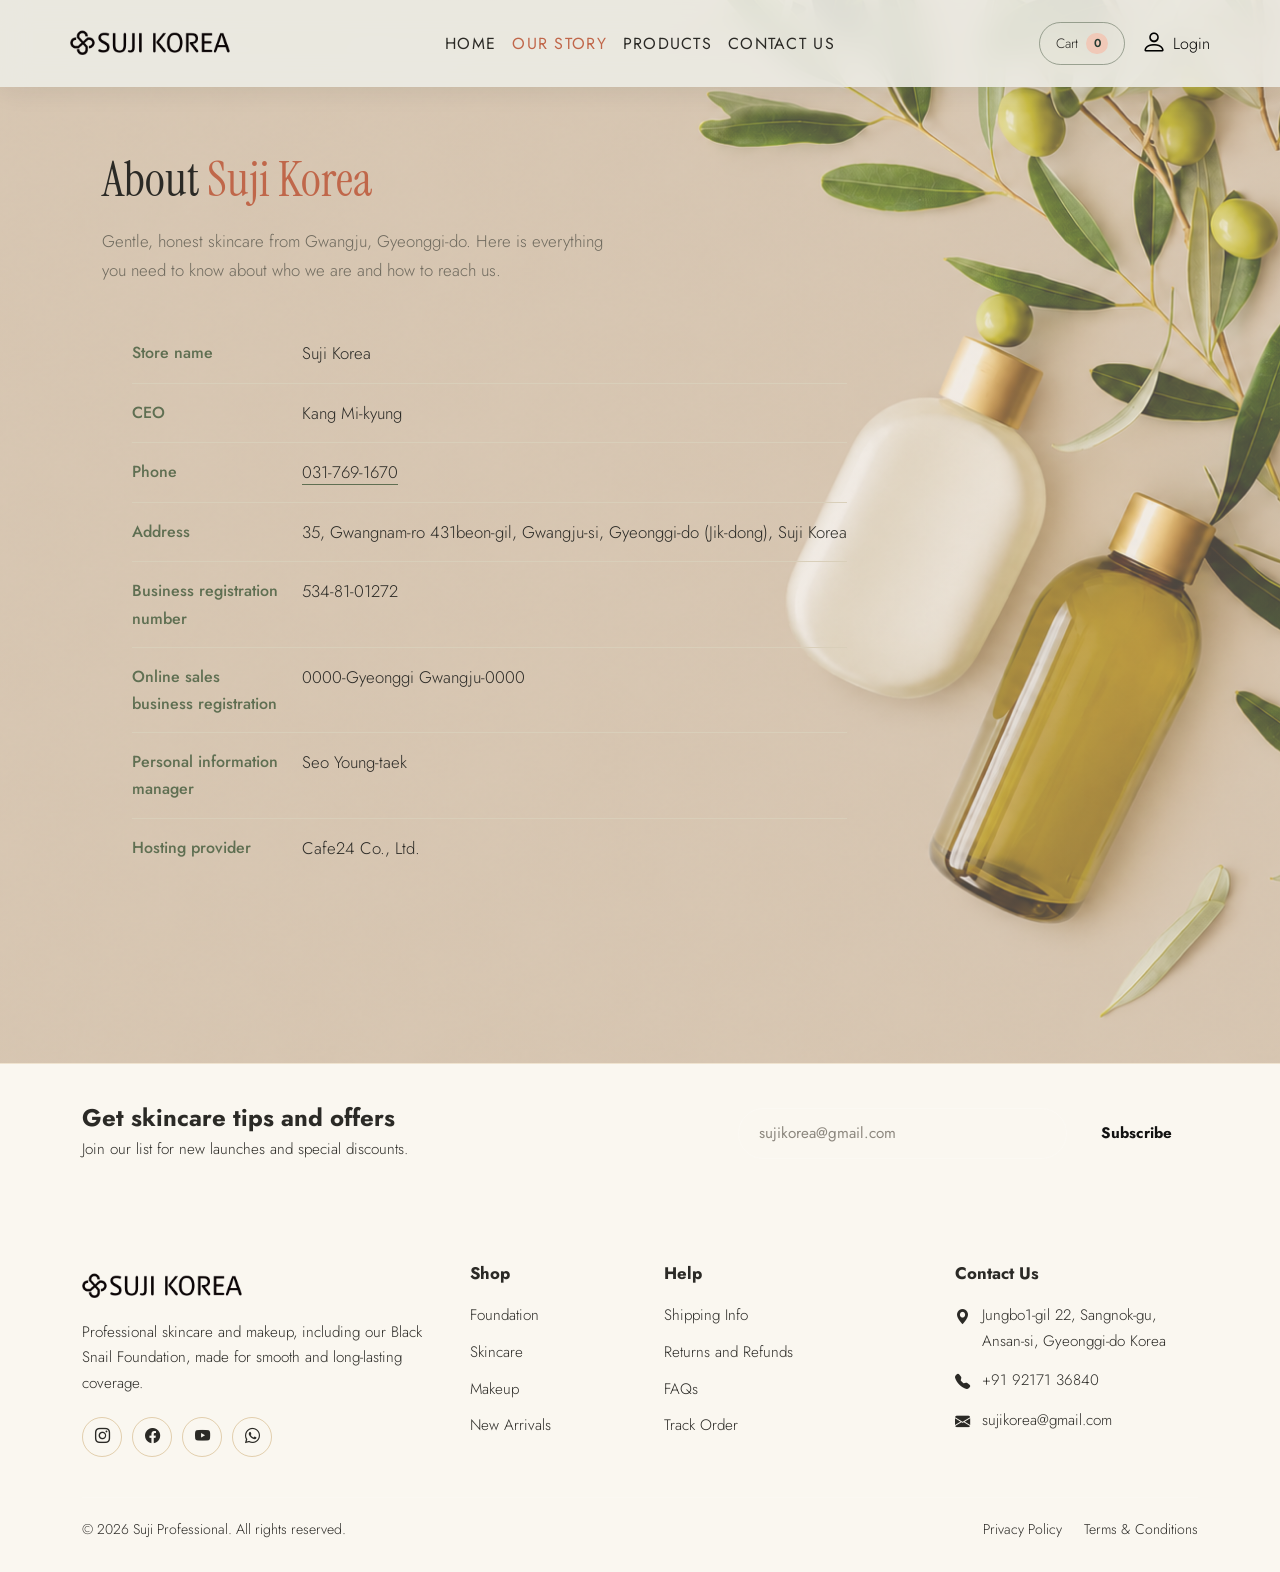
==== about.html @ 66c9c5fe "addaboutpreviouspage" ====
<!DOCTYPE html>
<html lang="en">
<head>
  <meta charset="UTF-8">
  <meta name="viewport" content="width=device-width, initial-scale=1">
  <title>About Us | Suji Korea</title>
  <link href="https://cdn.jsdelivr.net/npm/bootstrap@5.3.3/dist/css/bootstrap.min.css" rel="stylesheet">
  <link rel="preconnect" href="https://fonts.googleapis.com">
  <link rel="preconnect" href="https://fonts.gstatic.com" crossorigin>
  <link href="https://fonts.googleapis.com/css2?family=Cormorant+Garamond:wght@500;600&family=Jost:wght@300;400;500&display=swap" rel="stylesheet">
      <link href="https://fonts.googleapis.com/css2?family=DM+Sans:wght@400;500;600&family=Instrument+Serif&display=swap" rel="stylesheet">
  <link href="https://cdn.jsdelivr.net/npm/bootstrap-icons@1.11.3/font/bootstrap-icons.min.css" rel="stylesheet">
   
  <link rel="stylesheet" href="css/index.css">

  <style>
    :root {
      --cream: #faf7f0;
      --cream-deep: #ece3d1;
      --ink: #2b2a26;
      --muted: #6f6a5e;
      --sage: #5f6f52;
      --line: #d9cfba;
    }
    * { box-sizing: border-box; }
    body {
     
      background: var(--cream);
      color: var(--ink);
      font-family: "Jost", "Helvetica Neue", Arial, sans-serif;
      font-weight: 300;
      line-height: 1.7;
      
      
    }

.wrap {
  width: 100%;
  min-height: 100vh;
  padding: 150px 8% 80px;
    background:
    linear-gradient(rgba(216, 200, 180, 0.35), rgba(216, 200, 180, 0.35)),
    url("./img/aboutimg2.png") right center / cover no-repeat;
  /* background-image: url("./img/aboutimg2.png"); */
  background-size: cover;
  background-position: center;
  background-repeat: no-repeat;

  display: flex;
  flex-direction: column;
  justify-content: center;
  align-items: flex-start;
}

.about-hero {
  width: 100%;
  max-width: 550px;
  padding: 2px 0 30px;
  text-align: left;
}

.about-hero h1 {
  font-family: 'Instrument Serif', serif;
  font-weight: 500;
  font-size: clamp(1.7rem, 6vw, 3rem);
  line-height: 1.15;
  margin: 0;
  /* color: #c0674a; */
}

.about-hero p {
  max-width: 520px;
  margin: 20px 0 0;
  color: var(--muted);
  font-size: 1.05rem;

}

    /* .wrap { max-width: 1900px; margin: 0 auto; padding: 100px 10px 0; 
     background-image: url("./img/aboutimg.png");  
      background-size: cover;                     
      background-position: center;
      background-repeat: no-repeat;
      background-attachment: fixed;  
    }

    .about-hero { padding: 24px 0 56px; text-align: center; }
    .about-hero h1 {
      font-family: "Cormorant Garamond", Georgia, serif;
       font-family:'Instrument Serif', serif;
      font-weight: 500;
      font-size: clamp(2.4rem, 6vw, 3.8rem);
      line-height: 1.15;
      letter-spacing: 0.01em;
      margin: 0;
    } */
   /*  .about-hero p {
      max-width: 520px;
      margin: 20px auto 0;
      color: var(--muted);
      font-size: 1.05rem;
    } */

    .details {
      /* background: var(--cream-deep); */
      /* background: #FFF9F1; */
      /* background: #e0d4c6; */
      border-radius: 10px;
      padding: 10px 30px;
      margin-bottom: 96px;
    }
    .about-row {
      display: grid;
      grid-template-columns: 150px 1fr;
      gap: 20px;
      padding: 15px 0;
      border-bottom: 1px solid var(--line);
    }
    .about-row:last-child { border-bottom: none; }
    .label { color: var(--sage); font-weight: 500; }
    .label small {
      display: block;
      color: var(--muted);
      font-weight: 300;
      font-size: 0.85rem;
    }
    .value { font-size: 1.05rem; }
    .value a { color: inherit; text-decoration: none; border-bottom: 1px solid var(--sage); }
    .value a:focus-visible, .value a:hover { color: var(--sage); }
    .value a:focus-visible { outline: 2px solid var(--sage); outline-offset: 3px; }

    @media (max-width: 640px) {
      .about-hero { padding: 24px 0 40px; }
      .details { padding: 8px 22px; margin-bottom: 64px; }
      .about-row { grid-template-columns: 1fr; gap: 4px; padding: 18px 0; }
    }
    .product-back-link {
    display: inline-flex;
    align-items: center;
    gap: 0.5rem;
    margin-bottom: 0rem;
    color: var(--ink);
    text-decoration: none;
  }
  .product-back-link:hover {
    color: var(--clay);
  }
  </style>
</head>
<body>
  <header class="site-header fixed-top">
    <nav class="navbar navbar-expand-lg container">
      <a class="brand" href="index.html">
        <img src="img/sujilogo.png" alt="Suji Korea">
      </a>

      <button class="navbar-toggler border-0" type="button"
              data-bs-toggle="collapse" data-bs-target="#mainNav"
              aria-controls="mainNav" aria-expanded="false" aria-label="Toggle navigation">
        <span class="navbar-toggler-icon"></span>
      </button>

      <div class="collapse navbar-collapse" id="mainNav">
        <ul class="navbar-nav site-nav">
          <li class="nav-item"><a class="nav-link" href="index.html">Home</a></li>
          <li class="nav-item"><a class="nav-link active" href="about.html" aria-current="page">Our Story</a></li>
          <li class="nav-item"><a class="nav-link" href="products.html">Products</a></li>
          <li class="nav-item"><a class="nav-link" href="index.html">Contact Us</a></li>
        </ul>
        <div class="nav-actions">
          <a class="cart-button" href="index.html" aria-label="Cart, 0 items">
            Cart <span class="cart-count">0</span>
          </a>
          <button class="login-button" type="button" aria-label="Login">
            <i class="bi bi-person"></i>
            <span>Login</span>
          </button>
        </div>
      </div>
    </nav>
  </header>    


  <main class="wrap" >
      <!-- <a class="product-back-link" href="index.html">
        <i class="bi bi-arrow-left" aria-hidden="true"></i> Back to home
      </a> -->
    <section class="about-hero" >
      
      <h1>About <span style="color: #c0674a;">Suji Korea</span></h1>
      <p>Gentle, honest skincare from Gwangju, Gyeonggi-do. Here is everything you need to know about who we are and how to reach us.</p>
    </section>

    <section class="details" aria-label="Company information">
      <div class="about-row">
        <div class="label">Store name</div>
        <div class="value">Suji Korea</div>
      </div>
      <div class="about-row">
        <div class="label">CEO</div>
        <div class="value">Kang Mi-kyung</div>
      </div>
      <div class="about-row">
        <div class="label">Phone</div>
        <div class="value"><a href="tel:+82317691670">031-769-1670</a></div>
      </div>
      <div class="about-row">
        <div class="label">Address</div>
        <div class="value">35, Gwangnam-ro 431beon-gil, Gwangju-si, Gyeonggi-do (Jik-dong), Suji Korea</div>
      </div>
      <div class="about-row">
        <div class="label">Business registration number</div>
        <div class="value">534-81-01272</div>
      </div>
      <div class="about-row">
        <div class="label">Online sales business registration</div>
        <div class="value">0000-Gyeonggi Gwangju-0000</div>
      </div>
      <div class="about-row">
        <div class="label">Personal information manager</div>
        <div class="value">Seo Young-taek</div>
      </div>
      <div class="about-row">
        <div class="label">Hosting provider</div>
        <div class="value">Cafe24 Co., Ltd.</div>
      </div>
    </section>
  </main>



  <!-- footer -->
  <footer class="site-footer">
 
  <!-- Newsletter -->
  <div class="newsletter">
    <div class="container">
      <div class="row align-items-center">
        <div class="col-lg-6">
          <h4>Get skincare tips and offers</h4>
          <p>Join our list for new launches and special discounts.</p>
        </div>
        <div class="col-lg-6">
          <form class="news-form" onsubmit="return false;">
            <input type="email" placeholder="sujikorea@gmail.com" aria-label="Email address" required>
            <button type="submit">Subscribe</button>
          </form>
        </div>
      </div>
    </div>
  </div>
 
  <!-- Footer -->
  <div class="footer-main">
    <div class="container">
      <div class="row g-5">
 
        <div class="col-lg-4 col-md-6">
          <div class="brand">
            <!-- <img src="https://sujikoreacm.cafe24.com/web/upload/category/editor/2023/11/30/0e91866d1fe4e8ab129c3f23b12ca456.png" alt=""> -->
             <img src="/img/sujilogo.png" alt="logo"/>
          </div>
          <!-- <div class="brand-sub">Professional</div> -->
          <p>Professional skincare and makeup, including our Black Snail Foundation, made for smooth and long-lasting coverage.</p>
          <div class="social">
            <a href="#" aria-label="Instagram"><i class="bi bi-instagram"></i></a>
            <a href="#" aria-label="Facebook"><i class="bi bi-facebook"></i></a>
            <a href="#" aria-label="YouTube"><i class="bi bi-youtube"></i></a>
            <a href="#" aria-label="WhatsApp"><i class="bi bi-whatsapp"></i></a>
          </div>
        </div>
 
        <div class="col-lg-2 col-md-6 col-6">
          <h5>Shop</h5>
          <ul class="footer-links">
            <li><a href="#">Foundation</a></li>
            <li><a href="#">Skincare</a></li>
            <li><a href="#">Makeup</a></li>
            <li><a href="#">New Arrivals</a></li>
          </ul>
        </div>
 
        <div class="col-lg-3 col-md-6 col-6">
          <h5>Help</h5>
          <ul class="footer-links">
            <li><a href="#">Shipping Info</a></li>
            <li><a href="#">Returns and Refunds</a></li>
            <li><a href="#">FAQs</a></li>
            <li><a href="#">Track Order</a></li>
          </ul>
        </div>
 
        <div class="col-lg-3 col-md-6">
          <h5>Contact Us</h5>
          <ul class="footer-contact">
            <li><i class="bi bi-geo-alt-fill"></i><span>Jungbo1-gil 22, Sangnok-gu, Ansan-si, Gyeonggi-do Korea</span></li>
            <li><i class="bi bi-telephone-fill"></i><a href="tel:+910000000000">+91 92171 36840</a></li>
            <li><i class="bi bi-envelope-fill"></i><a href="mailto:sujikorea@gmail.com">sujikorea@gmail.com</a></li>
          </ul>
        </div>
 
      </div>
 
      <div class="footer-bottom d-flex flex-column flex-md-row justify-content-between align-items-center gap-2">
        <span>&copy; 2026 Suji Professional. All rights reserved.</span>
        <div>
          <a href="#">Privacy Policy</a>
          <a href="#">Terms &amp; Conditions</a>
        </div>
      </div>
    </div>
  </div>
 
</footer>
 
  <!-- <div class="footer-line"></div> -->
<dialog class="login-dialog" id="loginDialog" aria-labelledby="loginDialogTitle">
  <div class="login-dialog-layout">
    <section class="login-dialog-brand">
      <img src="img/sujilogo.png" alt="Suji Korea">
      <h2 id="loginDialogTitle">Login to enjoy Suji Korea</h2>
    </section>
    <form class="login-dialog-form" id="loginForm">
      <button class="login-dialog-close" type="button" aria-label="Close login">&times;</button>
      <div class="login-phone-row">
        <span class="login-country-code" aria-label="Country code India">+91</span>
        <input class="login-phone-input" id="loginPhone" name="phone" type="tel"
               inputmode="numeric" autocomplete="tel-national" placeholder="Enter mobile number"
               aria-label="Enter mobile number" pattern="[0-9]{10}" maxlength="10" required>
      </div>
      <button class="login-submit" type="submit">Continue</button>
      <label class="login-consent">
        <input name="consent" type="checkbox" required>
        <span>I agree to Suji Korea using my data for login and offers.</span>
      </label>
      <p class="login-message" id="loginMessage" role="status" aria-live="polite"></p>
      <button class="register-submit" type="button">Register</button>
    </form>
  </div>
</dialog>
  <!-- <footer>&copy; Suji Korea. All rights reserved.</footer> -->
   <script src="login-modal.js"></script>
  <script src="https://cdn.jsdelivr.net/npm/bootstrap@5.3.3/dist/js/bootstrap.bundle.min.js"></script>
</body>
</html>
---- css/index.css ----
:root {
      --cream: #edebe5;
      /* --cream:#B5AFAA; */
      --green: #3d4f38;
      --ink: #405833;
      --clay: #c0674a;
      --line: #e8e0cc;
    }
 
    body {
      background: var(--cream) !important;
      color: var(--ink);
      font-family: 'DM Sans', sans-serif;
    }
 
    /* ---------- Navbar ---------- */
    .site-header {
      padding: 0.35rem 0;
      background: rgba(237, 235, 229, 0.9);
      backdrop-filter: blur(14px);
      -webkit-backdrop-filter: blur(14px);
      box-shadow: 0 4px 24px rgba(24, 31, 22, 0.08);
    }
    .site-header .navbar {
      position: relative;
      min-height: 76px;
    }
    .brand {
      display: inline-flex;
      align-items: center;
      gap: 0.55rem;
      font-family: 'Instrument Serif', serif;
      font-size: 3rem;
      color: var(--ink);
      text-decoration: none;
      font-weight: 600;
      letter-spacing: 0.07em;
      line-height: 1;
    }
    .brand img {
      width: 10rem;
      height: 3rem;
      object-fit: contain;
      
    }
    .nav-actions{
      display: flex;
      align-items: center;
      gap: 1rem;
    }
   
    
    .login-button {
      display: inline-flex;
      align-items: center;
      gap: 6px;
      padding: 0;
      border: 0;
      background: transparent;
      color: #000;
      font: inherit;
      font-size: 1rem;
      cursor: pointer;
    }

    .login-button i { font-size: 1.6rem; }

    .login-dialog {
      width: min(950px, calc(100% - 2rem));
      max-width: none;
      padding: 0;
      overflow: visible;
      border: 0;
      border-radius: 1.25rem;
      color: #263226;
      box-shadow: 0 1.5rem 5rem rgba(0, 0, 0, 0.25);
    }
    .login-dialog::backdrop { background: rgba(0, 0, 0, 0.58); }
    .login-dialog-layout {
      display: grid;
      grid-template-columns: 1.05fr 1fr;
      min-height: 360px;
    }
    .login-dialog-brand {
      display: flex;
      flex-direction: column;
      align-items: center;
      justify-content: center;
      gap: 1.5rem;
      padding: 2rem;
      background: #dfe8dc;
      text-align: center;
      font-family: 'Instrument Serif', serif;
    }
    .login-dialog-brand img {
      display: block;
      width: min(250px, 85%);
      max-height: 90px;
      object-fit: contain;
    }
    .login-dialog-brand h2 {
      margin: 0;
      color: var(--green);
      font-size: clamp(1.3rem, 3vw, 1.7rem);
      font-weight: 700;
    }
    .login-dialog-form {
      position: relative;
      display: flex;
      flex-direction: column;
      justify-content: center;
      gap: 1rem;
      padding: 3.5rem 1.5rem 2rem;
      /* background: #FFF9F1; */
      background: #fff;
    }
    .login-dialog-close {
      position: absolute;
      top: 0.68rem;
      right: 0.75rem;
      display: grid;
      width: 2rem;
      height: 2rem;
      place-items: center;
      border: 0;
      border-radius: 50%;
      background: #edf0eb;
      color: #263226;
      font-size: 1.3rem;
      cursor: pointer;
    }
    .login-phone-row { display: flex; gap: 0.5rem; }
    .login-country-code,
    .login-phone-input,
    .register-input {
      min-height: 3.1rem;
      border: 1px solid #cbd4c8;
      border-radius: 0.65rem;
      background: #fff;
      color: #263226;
      font: inherit;
    }
    .login-country-code {
      display: grid;
      min-width: 3.5rem;
      place-items: center;
      padding: 0 0.5rem;
    }
    .login-phone-input { width: 100%; padding: 0 0.85rem; }
    .register-input { width: 100%; padding: 0 0.85rem; }
    .login-phone-input:focus {
      border-color: var(--green);
      outline: 3px solid rgba(61, 79, 56, 0.16);
    }
    .register-input:focus {
      border-color: var(--green);
      outline: 3px solid rgba(61, 79, 56, 0.16);
    }
    .login-submit {
      min-height: 3rem;
      border: 0;
      border-radius: 0.65rem;
      background: var(--green);
      color: #fff;
      font: inherit;
      font-weight: 700;
      cursor: pointer;
    }
    .login-submit:hover { background: #30402c; }
    .register-submit{
      min-height: 3rem;
      border: 0;
      border-radius: 0.65rem;
      background: var(--cream);
      color:rgb(42, 41, 41);
      font: inherit;
      font-weight: 700;
      cursor: pointer;
    }
    .register-back {
      align-self: flex-start;
      padding: 0;
      border: 0;
      background: transparent;
      color: var(--green);
      font: inherit;
      font-weight: 600;
      cursor: pointer;
    }
    .register-back:hover { text-decoration: underline; }
    .login-consent {
      display: flex;
      align-items: flex-start;
      gap: 0.55rem;
      color: #4a5148;
      font-size: 0.9rem;
      line-height: 1.5;
    }
    .login-consent input { margin-top: 0.25rem; accent-color: var(--green); }
    .login-message {
      min-height: 1.3rem;
      margin: 0;
      color: var(--green);
      font-size: 0.88rem;
    }
    @media (max-width: 640px) {
      .login-dialog-layout { grid-template-columns: 1fr; }
      .login-dialog-brand { gap: 0.65rem; padding: 1.5rem 1rem; }
      .login-dialog-brand img { width: min(190px, 70%); max-height: 60px; }
      .login-dialog-form { padding: 3.25rem 1.25rem 1.5rem; }
    }

 
    .brand:hover { color: var(--green); }
 
    .site-nav .nav-link {
      color: var(--ink);
      font-size: 1rem;
      font-weight: 400;
      letter-spacing: 0.08em;
      text-transform: uppercase;
      padding: 0.5rem 0.9rem;
    }
    .site-nav .nav-link:hover,
    .site-nav .nav-link.active {
      color: var(--clay);
    }
    .cart-button {
      display: inline-flex;
      align-items: center;
      gap: 0.55rem;
      padding: 0.55rem 1rem;
      border: 1px solid rgba(61, 79, 56, 0.45);
      border-radius: 999px;
      color: var(--ink);
      font-size: 0.85rem;
      text-decoration: none;
      transition: color 0.25s ease, background-color 0.25s ease, border-color 0.25s ease;
    }
    .cart-button:hover {
      color: var(--ink);
      background: rgba(61, 79, 56, 0.08);
    }
    .cart-count {
      display: grid;
      width: 1.35rem;
      height: 1.35rem;
      place-items: center;
      border-radius: 50%;
      background: #f0c9b8;
      color: #263b32;
      font-size: 0.72rem;
      font-weight: 600;
    }
    .navbar-toggler {
      color: var(--ink);
    }
    .navbar-toggler-icon {
      filter: none;
    }
 
    /* ---------- Hero text ---------- */
    .hero {
      position: relative;
      display: flex;
      align-items: center;
      height: 100vh;
      /* height: 100vh; */
      padding: 7rem 0 5rem;
      color: #fff;
      overflow: hidden;
    }
    .hero > .hero-carousel {
      position: absolute;
      inset: 0;
      width: 100%;
      height: 100%;
      z-index: 0;
    }
    .hero-carousel,
    .hero-carousel .carousel-inner,
    .hero-carousel .carousel-item {
      position: absolute;
      inset: 0;
      z-index: 0;
      height: 100%;
       
    }
    .hero-carousel .carousel-item img {
      width: 100%;
      height: 100%;
      object-fit: cover;
      object-position: center;
    }
    .hero-carousel.carousel-fade .carousel-item {
      transition: opacity 1.2s ease-in-out;
    }
    .hero::after {
      content: "";
      position: absolute;
      inset: 0;
      z-index: 1;
      pointer-events: none;
      background: linear-gradient(90deg, rgba(47, 55, 45, 0.88) 0%, rgba(20, 28, 18, 0.52) 42%, transparent 100%);
      /* background: linear-gradient(90deg, rgba(82, 81, 71, 0.88) 0%, rgba(20, 28, 18, 0.52) 42%, transparent 100%); */
    }
    .hero-content {
      position: relative;
      z-index: 2;
      width: 100%;
    }
 
    .eyebrow {
      color: #f0c9b8;
      font-size: 0.7rem;
      letter-spacing: 0.14em;
      text-transform: uppercase;
      margin-bottom: 1.5rem;
    }
 
    .hero h1 {
      font-family: 'Instrument Serif', serif;
      font-weight: 400;
      font-size: clamp(3rem, 7vw, 5rem);
      line-height: 1.05;
      margin-bottom: 1.5rem;
      
    }
 
    .hero-text {
      display: flex;
      gap: 1rem;
      align-items: flex-start;
      max-width: 22rem;
      font-size: 0.9rem;
      line-height: 1.6;
      color: rgba(255, 255, 255, 0.9);
      margin-bottom: 2rem;
    }
    .hero-text::before {
      content: "";
      flex: 0 0 25px;
      height: 1px;
      background: #f0c9b8;
      margin-top: 0.8rem;
    }
 
    /* ---------- Buttons ---------- */
    .btn-solid {
      background: #f7f4eb !important;
      color: #263b32 !important;
      border: 1px solid #f7f4eb !important;
      border-radius: 50px;
      padding: 0.8rem 1.45rem;
      font-size: 0.75rem;
      font-weight: 600;
      transition: background 0.2s ease, color 0.2s ease, transform 0.2s ease;
    }
    .btn-solid:hover {
      background: #e7e2d5 !important;
      border-color: #e7e2d5 !important;
      color: #263b32 !important;
      transform: translateY(-2px);
    }
 
    .btn-outline-soft {
      background: transparent !important;
      color: #fff !important;
      border: 1px solid rgba(247, 244, 235, 0.55) !important;
      border-radius: 50px;
      padding: 0.8rem 1.45rem;
      font-size: 0.75rem;
      font-weight: 600;
      transition: background 0.2s ease, border-color 0.2s ease, transform 0.2s ease;
    }
    .btn-outline-soft:hover {
      background: rgba(247, 244, 235, 0.12) !important;
      border-color: rgba(247, 244, 235, 0.85) !important;
      color: #fff !important;
      transform: translateY(-2px);
    }
 
    .footer-line { border-top: 1px solid var(--line); }
 
    @media (max-width: 767px) {
      .hero {
        height: 100vh;
        height: 100svh;
        padding: 4rem 0;
      }
      .hero-carousel .carousel-item img { object-position: 58% center; }
      .hero::after {
        background: linear-gradient(90deg, rgba(20, 28, 18, 0.82), rgba(20, 28, 18, 0.38));
      }
    }

    @media (min-width: 992px) {
      .site-header .navbar-collapse {
        display: flex !important;
        justify-content: center;
      }
      .site-nav {
        position: absolute;
        left: 50%;
        margin: 0;
        transform: translateX(-50%);
      }
      .site-header .nav-actions {
        position: absolute;
        right: 0;
      }
    }

    @media (max-width: 991.98px) {
      .site-header .navbar-collapse {
        margin-top: 0.5rem;
        padding: 1rem;
        border: 1px solid rgba(61, 79, 56, 0.15);
        border-radius: 1rem;
        background: rgba(237, 235, 229, 0.98);
      }
      .nav-actions {
        margin-top: 0.65rem;
      }
      .navbar-toggler {
        box-shadow: none !important;
      }
    }

    body { overflow-x: hidden; } /* slide ke time horizontal scrollbar na aaye */

@keyframes slideFromLeft {
  from { opacity: 0; transform: translateX(-80px); }
  to   { opacity: 1; transform: translateX(0); }
}
@keyframes slideFromRight {
  from { opacity: 0; transform: translateX(80px); }
  to   { opacity: 1; transform: translateX(0); }
}

.slide-left  { animation: slideFromLeft 1s ease-out both; }
.slide-right { animation: slideFromRight 1s ease-out 0.2s both; }

/* ---------- Products section ---------- */
 
    .products { padding: 5rem 0 ; }
    
    .products-heading {
      position: relative;
      justify-content: center !important;
      padding-inline: 56px;
    }
    .products-heading > .reveal {
      flex: 1 1 100%;
      text-align: center;
    }
    .products-heading > .d-flex {
      position: absolute;
      right: 0;
      bottom: 0;
    }
    /* .products > .container {
  max-width: none;
  padding-inline: clamp(16px, 3vw, 48px);
} */
 
    .products .kicker {
      font-size: 0.85rem;
      letter-spacing: 0.04em;
      text-transform: uppercase;
      margin-bottom: 0.6rem;
      text-align: center;
    }
    .products h2 {
      font-family: 'Instrument Serif', serif;
      font-weight: 400;
      font-size: clamp(1.9rem, 3.5vw, 2.6rem);
      line-height: 1.2;
      max-width: none;
      margin: 0 auto;
      text-align: center;
      white-space: nowrap;
    }
    @media (max-width: 575px) {
      .products-heading {
        flex-direction: column;
        align-items: center !important;
        padding-inline: 0;
      }
      .products-heading > .d-flex {
        position: static;
        margin-top: 1rem;
      }
      .products h2 {
        white-space: normal;
      }
    }
 
    /* arrows */
    .arrow-btn {
      width: 42px;
      height: 42px;
      border-radius: 8px;
      border: 1px solid #d9c9ae;
      background: transparent;
      color: var(--ink);
      font-size: 1.1rem;
      line-height: 1;
      cursor: pointer;
      transition: background 0.2s;
    }
    .arrow-btn:hover { background: #ecdfc8; }
    .arrow-btn.filled { background: #d9a86c; border-color: #d9a86c; color: #fff; }
    .arrow-btn.filled:hover { background: #c8955a; }
 
    /* slider track */
    /* .product-track {
      --gap: 1.2rem;
      display: flex;
      gap: var(--gap);
      overflow-x: auto;
      scroll-snap-type: x mandatory;
      scrollbar-width: none;          
      padding-bottom: 1rem;
      
    } */
  
   .products .container {
  max-width: 1400px;
  padding-inline: 8px;

}

  .product-track {
  --gap: 1.2rem;
  display: flex;
  gap: var(--gap);
  overflow-x: auto;
  overflow-y: hidden;
  scroll-snap-type: x mandatory;
  scrollbar-width: none;
  padding-bottom: 5rem;
  margin-bottom: -4rem;
  /* max-height: 1000px; */
}
    .product-track::-webkit-scrollbar { display: none; } /* Chrome/Edge */
 
    .product-card {
      flex: 0 0 calc((100% - 2 * var(--gap)) / 3);
      scroll-snap-align: start;
      text-align: center;
    }
    .product-card img {
      display: block;
      width: 100%;
      aspect-ratio: 1 / 0.97;
      object-fit: cover;
      background: #e9dfcc;             /* image aane tak beige */
      border-radius: 14px;
      margin-bottom: 1rem;
    }
    .product-image-link {
      display: block;
      cursor: pointer;
    }
    .product-type {
      font-size: 0.7rem;
      letter-spacing: 0.04em;
      text-transform: uppercase;
      margin-bottom: 0.3rem;
    }
    .product-name {
      font-family: 'Instrument Serif', serif;
      font-size: 1.5rem;
      line-height: 1.2;
      margin-bottom: 0.5rem;
      letter-spacing: 0.11em;
      font-weight: 500;
    }
    .product-desc {
      font-size: 0.70rem;
      font-style: 'Instrument Serif', serif;
      text-transform: uppercase;
      letter-spacing: 0.02em;
      max-width: 30ch;
      margin: 0 auto 1rem;
      color: #4a4339;
    }
    .btn.btn-cart {
      background-color: #1b2b1c;
      color: #fff;
      border: 1px solid #2b211b;
      border-radius: 3px;
      padding: 0.6rem 1.3rem;
      font-size: 0.7rem;
      letter-spacing: 0.04em;
      text-transform: uppercase;
    }
    .btn.btn-cart:hover { background-color: #44352b; color: #fff; }
 
    @media (max-width: 991px) {
      .product-card { flex-basis: calc((100% - var(--gap)) / 2); }
    }
    @media (max-width: 575px) {
      .product-card { flex-basis: 85%; }
    }
 
    /* ---------- Scroll reveal (neeche se upar) ---------- */
    .reveal {
      opacity: 0;
      transform: translateY(60px);
      transition: opacity 0.7s ease, transform 0.7s cubic-bezier(0.2, 0.7, 0.2, 1);
    }
    .reveal.show {
      opacity: 1;
      transform: translateY(0);
      transition-delay: var(--d, 0s);   /* ek ek karke aane ke liye */
    }
    .footer-line { border-top: 1px solid var(--line); }
 
    @media (max-width: 767px) {
      .hero { padding-top: 4rem; }
    }

/* Brand Video */
 /* .brand {
      display: inline-flex;
      align-items: center;
      gap: 0.55rem;
      font-family: 'Instrument Serif', serif;
      font-size: 3rem;
      color: var(--ink);
      text-decoration: none;
      font-weight: 600;
      letter-spacing: 0.07em;
      line-height: 1;
    }
    .brand img {
      width: 3rem;
      height: 3rem;
      object-fit: contain;
    }
    .brand:hover { color: var(--green); }
 
    .site-nav .nav-link {
      color: var(--ink);
      font-size: 1rem;
      font-weight: 400;
      letter-spacing: 0.08em;
      text-transform: uppercase;
      padding: 0.5rem 0.9rem;
    } */
/* footer */
   
   
  .site-footer{ background:var(--bg); color:var(--text); font-size:.95rem; }
 
  /* Newsletter strip */
  .newsletter{ background:var(--bg-soft); padding:40px 0; border-top: 1px solid rgba(201, 166, 107, .25); }
  .newsletter h4{ color:var(--white); font-weight:700; margin:0 0 4px; }
  .newsletter p{ margin:0; }
  .news-form{ display:flex; gap:8px; max-width:460px; margin-left:auto; }
  .news-form input{
    flex:1; min-width:0; background:transparent; color:var(--white);
    border:1px solid rgba(255,255,255,.2); border-radius:50px; padding:12px 20px;
  }
  .news-form input::placeholder{ color:#8d887f; }
  .news-form input:focus{ outline:none; border-color:var(--gold); }
  .news-form button{
    background:var(--gold); color:#121212; border:0; border-radius:50px;
    padding:12px 26px; font-weight:700; transition:background .25s, transform .25s;
  }
  .news-form button:hover{ background:var(--white); transform:translateY(-2px); }
 
  /* Main footer */
  .footer-main{ padding:60px 0 10px; }
  .site-footer h5{ color:var(--white); font-size:1.05rem; font-weight:700; margin-bottom:20px; }
 
  .site-footer .brand{ color:var(--white); font-size:1.7rem; font-weight:800; letter-spacing:3px; margin-bottom:2px; }
  .brand-sub{ color:var(--gold); font-size:.8rem; letter-spacing:2px; text-transform:uppercase; margin-bottom:16px; }
 
  .footer-links{ list-style:none; padding:0; margin:0; }
  .footer-links li{ margin-bottom:11px; }
  .footer-links a{ color:var(--text); text-decoration:none; display:inline-block; transition:color .25s, transform .25s; }
  .footer-links a:hover{ color:var(--gold); transform:translateX(6px); }
 
  .footer-contact{ list-style:none; padding:0; margin:0; }
  .footer-contact li{ display:flex; gap:12px; margin-bottom:13px; }
  .footer-contact i{ color:var(--gold); margin-top:2px; }
  .footer-contact a{ color:var(--text); text-decoration:none; }
  .footer-contact a:hover{ color:var(--gold); }
 
  .social{ display:flex; gap:10px; margin-top:20px; }
  .social a{
    width:40px; height:40px; border-radius:50%; display:flex; align-items:center; justify-content:center;
    border:1px solid rgba(201,166,107,.5); color:var(--gold); text-decoration:none;
    transition:background .25s, color .25s, transform .25s;
  }
  .social a:hover{ background:var(--gold); color:#121212; transform:translateY(-4px); }
 
  /* Bottom bar */
  .footer-bottom{ border-top:1px solid rgba(255,255,255,.1); margin-top:40px; padding:20px 0; font-size:.88rem; }
  .footer-bottom a{ color:var(--text); text-decoration:none; margin-left:18px; }
  .footer-bottom a:hover{ color:var(--gold); }
 
  .site-footer a:focus-visible,.news-form button:focus-visible{ outline:2px solid var(--gold); outline-offset:3px; }
 
  @media (max-width:991px){ .news-form{ margin:16px 0 0; max-width:none; } }
  @media (prefers-reduced-motion:reduce){
    .footer-links a,.social a,.news-form button{ transition:none; }
    .footer-links a:hover,.social a:hover,.news-form button:hover{ transform:none; }
  }

  /* testimonial */
  .reviews{
    --bg: var(--cream);
    --muted: #716e65;
    --gap: 2rem;
    --gold: #b88746;
    --gold-dark: #80602d;
    /* background: rgb(236, 234, 234); */
    background: #A8B5A0;
    padding: 90px 0;
  }
  /* .reviews .container{ max-width:1200px; } */
  .reviews .container {
  max-width: 1400px;
  padding-inline: 8px;
}
 
  /* Heading */
  .reviews-head{ text-align:center; margin-bottom:50px; }
  .reviews-head h2{ font-weight:800; font-size:clamp(1.9rem,4vw,2.8rem); letter-spacing:-.01em; margin:0 0 10px; font-family: 'Instrument Serif', serif; }
  .reviews-head p{ color:var(--muted); max-width:46ch; margin:0 auto; }
 
  /* Scroll track */
  .track{
    display:flex; gap:var(--gap);
    overflow-x:auto; scroll-snap-type:x mandatory; scroll-behavior:smooth;
    padding:10px 4px 30px; margin:0 -4px;
    scrollbar-width:none;
  }
  .track::-webkit-scrollbar{ display:none; }
 
  /* Review card: image left, content right */
  .r-card{
    flex:0 0 calc((100% - var(--gap)) / 2);
    scroll-snap-align:start;
    display:flex; background:#fff; border-radius:24px; overflow:hidden;
    min-height:320px;
    border:1px solid var(--line);
    box-shadow:0 14px 34px -22px rgba(60,40,10,.35);
    transition:transform .35s ease, box-shadow .35s ease;
  }
  .r-card:hover{ transform:translateY(-6px); box-shadow:0 26px 44px -24px rgba(143,111,53,.5); }
 
  .r-img{
    position:relative; flex:0 0 42%; min-width:0; padding:0; border:0; background:#EDE6D6; cursor:pointer; overflow:hidden;
  }
  .r-img img{ width:100%; height:100%; object-fit:cover; display:block; transition:transform .7s ease; }
  .r-card:hover .r-img img{ transform:scale(1.07); }
  .r-img .badge-view{
    position:absolute; left:50%; bottom:16px; transform:translate(-50%,14px);
    background:var(--ink); color:#fff; font-size:.78rem; font-weight:600;
    padding:8px 16px; border-radius:50px; white-space:nowrap;
    opacity:0; transition:opacity .3s ease, transform .3s ease;
  }
  .r-card:hover .badge-view, .r-img:focus-visible .badge-view{ opacity:1; transform:translate(-50%,0); }
  .r-img:focus-visible{ outline:3px solid var(--gold); outline-offset:-3px; }
 
  .r-body{ flex:1; min-width:0; padding:30px 28px; display:flex; flex-direction:column; }
  .stars{ color:var(--gold); letter-spacing:2px; margin-bottom:14px; }
  .r-quote{ font-size:1.02rem; line-height:1.7; color:#2b2924; margin:0 0 22px; flex:1; }
  .r-user{ display:flex; align-items:center; gap:12px; padding-top:18px; border-top:1px dashed var(--line); }
  .avatar{
    width:42px; height:42px; border-radius:50%; flex:none;
    background:var(--ink); color:var(--gold); font-weight:700;
    display:flex; align-items:center; justify-content:center;
  }
  .r-user strong{ display:block; font-size:.95rem; }
  .r-user span{ font-size:.82rem; color:var(--muted); }
  .r-product{ font-size:.82rem; font-weight:700; color:var(--gold-dark); margin-bottom:10px; }
 
  /* Controls */
  .controls{ display:flex; align-items:center; justify-content:center; gap:22px; }
  .dots{ display:flex; gap:8px; }
  .dots button{
    width:9px; height:9px; border-radius:50px; border:0; padding:0;
    background:#CFC5B0; transition:width .3s ease, background .3s ease;
  }
  .dots button.active{ width:30px; background:var(--gold); }
  .arrow{
    width:44px; height:44px; border-radius:50%; border:1px solid var(--ink); background:transparent; color:var(--ink);
    display:flex; align-items:center; justify-content:center; transition:background .25s, color .25s;
  }
  .arrow:hover{ background:var(--ink); color:var(--gold); }
  .dots button:focus-visible,.arrow:focus-visible{ outline:3px solid var(--gold); outline-offset:3px; }
 
  /* Modal */
  .p-modal .modal-content{ border:1px solid var(--ink); border-radius:20px; overflow:hidden; }
  .p-modal .p-img{ background:#EDE6D6; min-height:320px; }
  .p-modal .p-img img{ width:100%; height:100%; object-fit:cover; display:block; }
  .p-modal .p-info{ padding:38px 34px; }
  .p-modal h3{ font-weight:800; margin:0 0 6px; }
  .p-price{ font-size:1.4rem; font-weight:700; color:var(--gold-dark); margin:12px 0; }
  .p-desc{ color:var(--muted); line-height:1.7; }
  .p-list{ list-style:none; padding:0; margin:18px 0 26px; }
  .p-list li{ position:relative; padding-left:28px; margin-bottom:10px; font-size:.93rem; }
  .p-list li::before{
    content:"\F633"; font-family:"bootstrap-icons"; position:absolute; left:0; top:1px;
    width:19px; height:19px; border-radius:50%; background:var(--ink); color:var(--gold);
    font-size:.68rem; display:flex; align-items:center; justify-content:center;
  }
  .p-btn{
    display:inline-block; background:var(--ink); color:#fff; text-decoration:none;
    padding:13px 32px; border-radius:50px; font-weight:700; transition:background .25s, color .25s;
  }
  /* .p-btn:hover{ background:rgb(22, 90, 22); color:var(--cre); } */
  .p-close{ position:absolute; top:16px; right:16px; z-index:5; background-color:#fff; border-radius:50%; padding:12px; opacity:1; }
 
  /* Responsive */
  @media (max-width:991px){
    .r-card{ flex-basis:100%; }
  }
  @media (max-width:575px){
    .r-card{ flex-direction:column; }
    .r-img{ flex:0 0 auto; height:240px; }
    .r-body{ flex:1 1 auto; }
    .r-body{ padding:24px 22px; }
  }
  @media (prefers-reduced-motion:reduce){
    .track{ scroll-behavior:auto; }
    .r-card,.r-img img,.badge-view,.dots button{ transition:none; }
    .r-card:hover{ transform:none; }
    .r-card:hover .r-img img{ transform:none; }
  }

  /* Product detail page */
  .product-detail-page {
    --detail-muted: #716e65;
    background: var(--cream);
   
  }
  .product-detail-main {
    min-height: 90vh;
    padding: 126px 0 30px;
    
  }
  .product-detail-main > .container {
    max-width: 1200px;
    

  }
  .product-back-link {
    display: inline-flex;
    align-items: center;
    gap: 0.5rem;
    margin-bottom: 1.5rem;
    color: var(--ink);
    text-decoration: none;
  }
  .product-back-link:hover {
    color: var(--clay);
  }
  .product-detail-layout {
    display: grid;
    grid-template-columns: minmax(0, 1fr) minmax(0, 0.9fr);
    align-items: center;
    gap: clamp(2rem, 6vw, 5.5rem);
  }
  .product-detail-image-wrap {
    overflow: hidden;
    border-radius: 20px;
    background: #e9dfcc;
  }
  .product-detail-image {
    display: block;
    width: 100%;
    aspect-ratio: 1 / 1;
    object-fit: cover;
  }
  .product-detail-category {
    margin: 0 0 0.75rem;
    color: var(--detail-muted);
    font-size: 0.8rem;
    letter-spacing: 0.12em;
    text-transform: uppercase;
  }
  .product-detail-info h1,
  .product-detail-error h1 {
    margin: 0 0 1rem;
    color: var(--ink);
    font-family: 'Instrument Serif', serif;
    font-size: clamp(2.4rem, 5vw, 4rem);
    font-weight: 400;
    line-height: 1.05;
  }
  .product-detail-rating {
    display: flex;
    align-items: center;
    gap: 0.75rem;
    margin-bottom: 1rem;
    color: #b88746;
    letter-spacing: 0.12em;
  }
  .product-detail-rating-label {
    color: var(--detail-muted);
    font-size: 0.85rem;
    letter-spacing: normal;
  }
  .product-detail-price {
    margin: 0 0 1rem;
    color: var(--ink);
    font-size: 1.4rem;
    font-weight: 600;
  }
  .product-detail-description {
    max-width: 58ch;
    color: #55534d;
    line-height: 1.8;
  }
  .product-detail-benefits {
    display: grid;
    gap: 0.65rem;
    margin: 1.5rem 0 2rem;
    padding: 0;
    list-style: none;
  }
  .product-detail-benefits li {
    display: flex;
    align-items: center;
    gap: 0.65rem;
    color: #45483c;
  }
  .product-detail-benefits i {
    color: var(--green);
    font-size: 1.1rem;
  }
  .product-detail-actions {
    display: flex;
    flex-wrap: wrap;
    gap: 0.8rem;
  }
  .quantity-control {
    display: inline-flex;
    min-height: 52px;
    align-items: center;
    border: 1px solid rgba(61, 79, 56, 0.35);
    border-radius: 999px;
    background: #fff;
  }
  .quantity-control button {
    width: 46px;
    height: 50px;
    border: 0;
    background: transparent;
    color: var(--ink);
    font-size: 1.25rem;
  }
  .quantity-control output {
    min-width: 1.5rem;
    color: var(--ink);
    text-align: center;
  }
  .product-detail-add {
    display: inline-flex;
    min-height: 52px;
    align-items: center;
    justify-content: center;
    padding: 0.8rem 2rem;
    border: 1px solid var(--green);
    border-radius: 999px;
    background: var(--green);
    color: #fff;
    font: inherit;
    font-weight: 600;
    text-decoration: none;
    transition: background-color 0.2s ease, color 0.2s ease;
  }
  .product-detail-add:hover {
    background: transparent;
    color: var(--green);
  }
  .product-detail-note {
    display: flex;
    align-items: center;
    gap: 0.55rem;
    margin: 1.2rem 0 0;
    color: var(--detail-muted);
    font-size: 0.85rem;
  }
  .product-detail-error {
    padding: 4rem 1rem;
    text-align: center;
  }
  .product-detail-error p {
    margin-bottom: 1.5rem;
    color: var(--detail-muted);
  }
  @media (max-width: 767px) {
    .product-detail-main {
      padding-top: 110px;
    }
    .product-detail-layout {
      grid-template-columns: 1fr;
      gap: 2rem;
    }
    .product-detail-image {
      aspect-ratio: 1 / 0.85;
    }
  }

  /* ---------- tabs ---------- */
.tabs {
  padding-top:10px;
  margin-top: 60px;
  padding-bottom: 5rem;
  /* background-color: #e7e3de; */

}

.tab-buttons {
  display: flex;
  justify-content: center;
  gap: 80px;
}

.tab-btn {
  background: none;
  border: none;
  cursor: pointer;
  font-family: 'Georgia', serif;
  font-size: 19px;
  color: #1a1a1a;
  padding-bottom: 10px;
  border-bottom: 2px solid transparent;  /* underline chhupi hui */
  transition: 0.3s;
  font-weight: 500;
}

.tab-btn:hover {
  color: #c68b4e;
}

/* active tab ki underline */
.tab-btn.active {
  border-bottom: 2px solid #c68b4e;
}

.tab-content {
  display: none;               
  max-width: 1000px;
  margin: 0 auto;
  padding: 40px 20px;
  font-size: 16px;
  line-height: 1.8;
  color: #333;
  
}

/* sirf active wala dikhe */
.tab-content.active {
  display: block;
}

.tab-content[hidden] {
  display: none;
}

.tab-content p {
  margin-bottom: 1rem;
}

.product-reviews {
  display: grid;
  gap: 1rem;
}

.product-review {
  padding: 1.25rem 1.5rem;
  border: 1px solid rgba(61, 79, 56, 0.18);
  border-radius: 0.9rem;
  background: rgba(255, 255, 255, 0.55);
}

.product-review h3 {
  margin: 0 0 0.35rem;
  color: var(--green);
  font-size: 1.05rem;
}

.product-review p {
  margin: 0;
}

.product-review .product-review-rating {
  margin-bottom: 0.55rem;
  color: #b88746;
  letter-spacing: 0.08em;
}

/* reels */
.reels-sec{--reel-bg:#f3e3d0;background:var(--reel-bg);padding:80px 20px 90px;text-align:center;overflow:hidden}
  .reels-sec h2{font-size:clamp(28px,4vw,44px);margin-bottom:14px;color:#2b1d14; font-family: 'Instrument Serif', serif;font-weight:400}
  .reels-sec p{max-width:620px;margin:0 auto 50px;line-height:1.6;font-size:15px;color:#2b1d14}
 
  .reel-stage{position:relative;height:520px;max-width:1100px;margin:0 auto}
  .reel-card{
    position:absolute;top:50%;left:50%;
    width:var(--w);height:var(--h);
    border-radius:18px;overflow:hidden;background:#d9bfa3;
    transform:translate(calc(-50% + var(--x)),-50%);
    transition:transform .7s cubic-bezier(.65,.05,.25,1),width .7s,height .7s,opacity .7s;
    cursor:pointer;
  }
  .reel-card video,.reel-card iframe,.reel-ph{width:100%;height:100%;object-fit:cover;display:block;border:0}
  .reel-ph{background:linear-gradient(160deg,#e8c9a8,#b98a63)}
  .reel-card video{position:relative;z-index:1}
  .reel-card:focus-visible{outline:3px solid #2b1d14;outline-offset:4px}
 
  /* cream overlay: section ke background jaisa hi color */
  .reel-card::after{
    content:"";position:absolute;inset:0;z-index:2;
    background:var(--reel-bg);opacity:var(--o);
    transition:opacity .7s;pointer-events:none;
  }
  /* side cards par click = beech me aa jaye (iframe ke upar transparent layer) */
  .reel-hit{position:absolute;inset:0;z-index:3;pointer-events:none}
  .reel-card:not([data-pos="0"]) .reel-hit{pointer-events:auto}
 
  .reel-card[data-pos="0"]  {--w:320px;--h:510px;--x:0px;   --o:0;   z-index:5}
  .reel-card[data-pos="1"]  {--w:256px;--h:430px;--x:300px; --o:.55; z-index:4}
  .reel-card[data-pos="-1"] {--w:256px;--h:430px;--x:-300px;--o:.55; z-index:4}
  .reel-card[data-pos="2"]  {--w:192px;--h:380px;--x:510px; --o:.8;  z-index:3}
  .reel-card[data-pos="-2"] {--w:192px;--h:380px;--x:-510px;--o:.8;  z-index:3}
  .reel-card[data-pos="hidden"]{--w:150px;--h:320px;--x:0px;--o:1;opacity:0;pointer-events:none;z-index:1}
 
  .reel-arrow{
    position:absolute;top:50%;z-index:10;transform:translateY(-50%);
    width:44px;height:44px;border-radius:50%;border:1px solid var(--ink);padding:0;
    display:flex;align-items:center;justify-content:center;
    background:#fff;color:var(--ink);font-size:18px;line-height:1;cursor:pointer;
    transition:background .25s,color .25s,transform .2s;
  }
  .reel-arrow:hover{background:var(--cream);color:var(--gold);transform:translateY(-50%) scale(1.08)}
  .reel-arrow:focus-visible{outline:3px solid var(--gold);outline-offset:3px}
  .reel-prev{left:calc(50% - 182px)}
  .reel-next{left:calc(50% + 138px)}

  .reel-modal{
    width:min(360px,calc(100vw - 32px));
    max-width:none;
    max-height:calc(100svh - 32px);
    aspect-ratio:9 / 16;
    padding:0;
    overflow:visible;
    border:0;
    border-radius:44px;
    background:#080808;
    box-shadow:0 24px 80px rgba(43,29,20,.3);
  }
  .reel-modal::backdrop{
    background:rgba(25,22,18,.48);
    backdrop-filter:blur(6px);
  }
  .reel-phone{position:relative;width:100%;height:100%;overflow:hidden;border:5px solid #080808;border-radius:inherit;background:#080808}
  .reel-phone video{display:block;width:100%;height:100%;object-fit:cover;background:#080808}
  .reel-modal-close{
    position:absolute;top:10px;right:10px;z-index:2;
    width:36px;height:36px;border:0;border-radius:50%;
    background:rgba(0,0,0,.65);color:#fff;font-size:28px;line-height:1;cursor:pointer;
  }
  .reel-sound-toggle{
    position:absolute;right:14px;bottom:14px;z-index:2;
    display:grid;place-items:center;width:42px;height:42px;
    border:0;border-radius:50%;padding:0;
    background:rgba(0,0,0,.72);color:#fff;font-size:20px;cursor:pointer;
  }
 
  @media(max-width:900px){
    .reel-card[data-pos="2"],.reel-card[data-pos="-2"]{opacity:0;pointer-events:none}
    .reel-card[data-pos="1"]{--x:250px}.reel-card[data-pos="-1"]{--x:-250px}
  }
  @media(max-width:600px){
    .reel-stage{height:460px}
    .reel-card[data-pos="0"]{--w:240px;--h:400px}
    .reel-card[data-pos="1"],.reel-card[data-pos="-1"]{--w:170px;--h:320px}
    .reel-card[data-pos="1"]{--x:190px}.reel-card[data-pos="-1"]{--x:-190px}
    .reel-prev{left:calc(50% - 142px)}
    .reel-next{left:calc(50% + 98px)}
  }
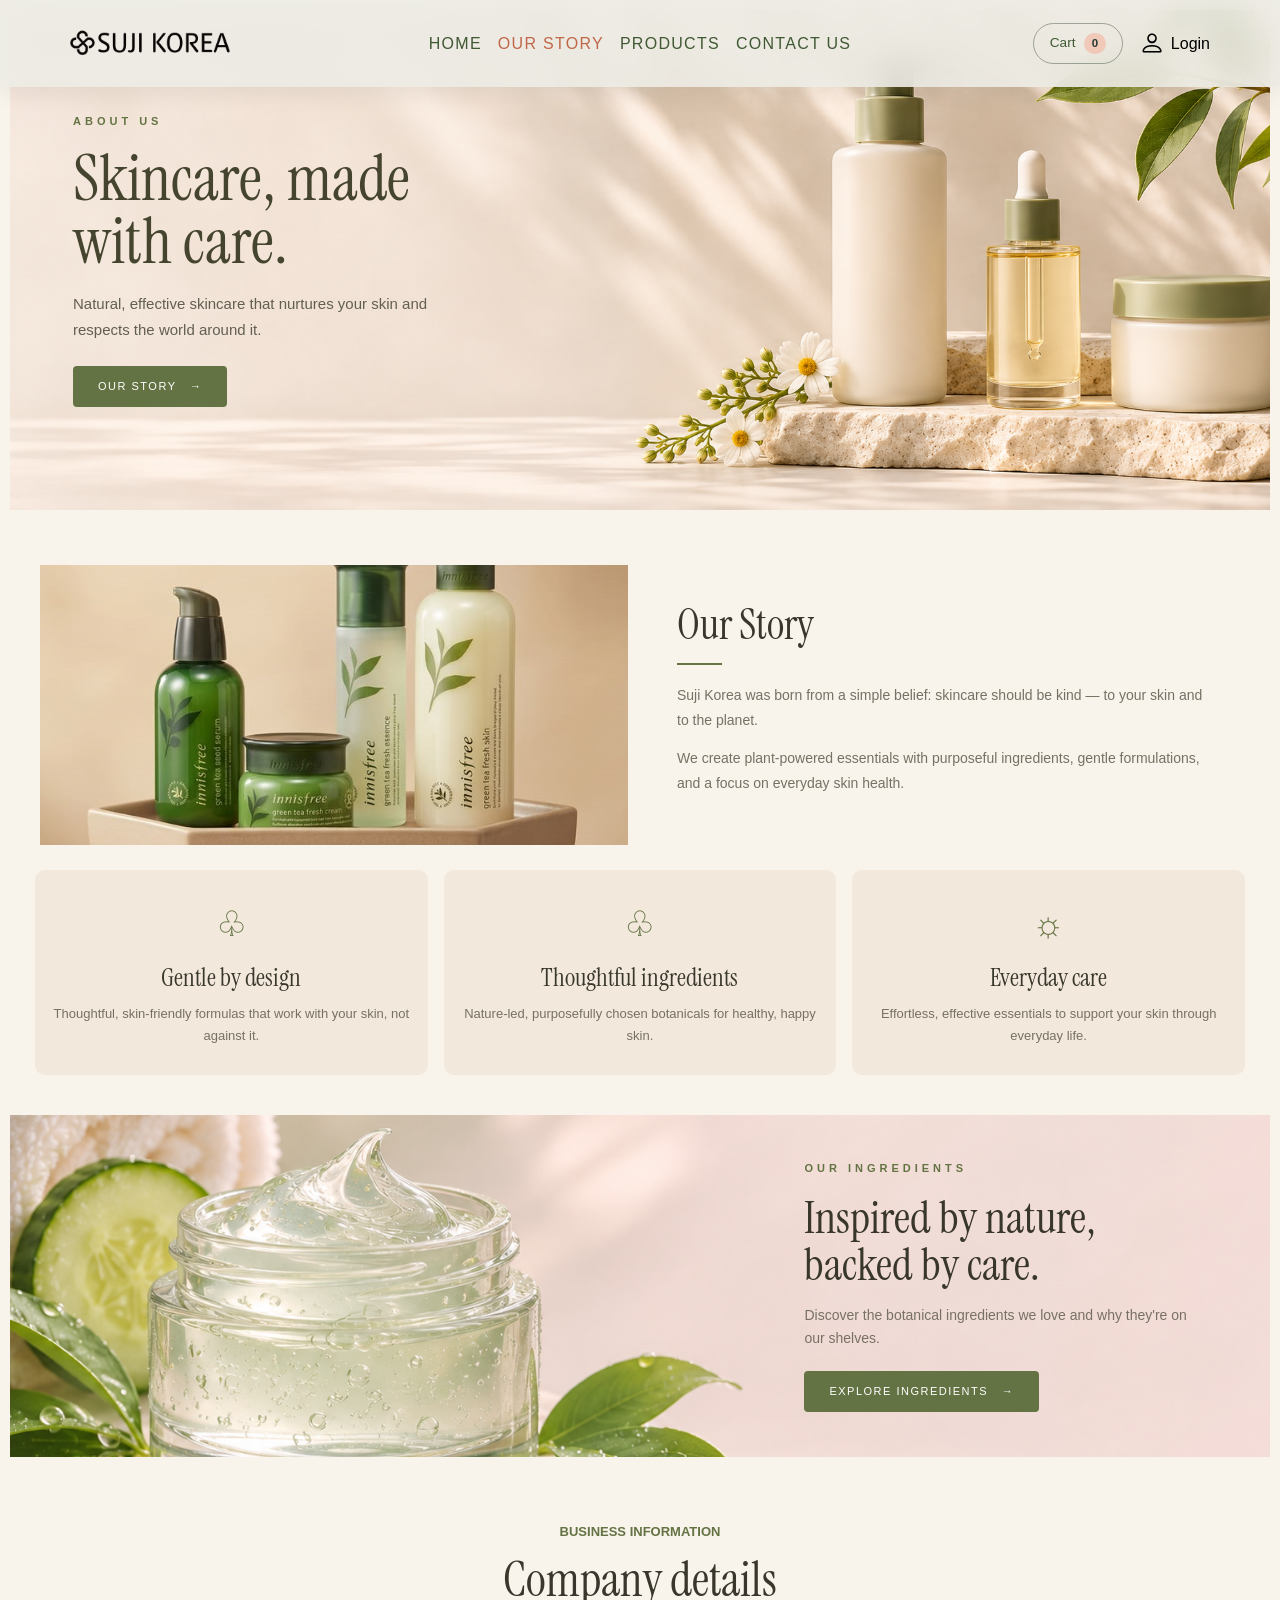
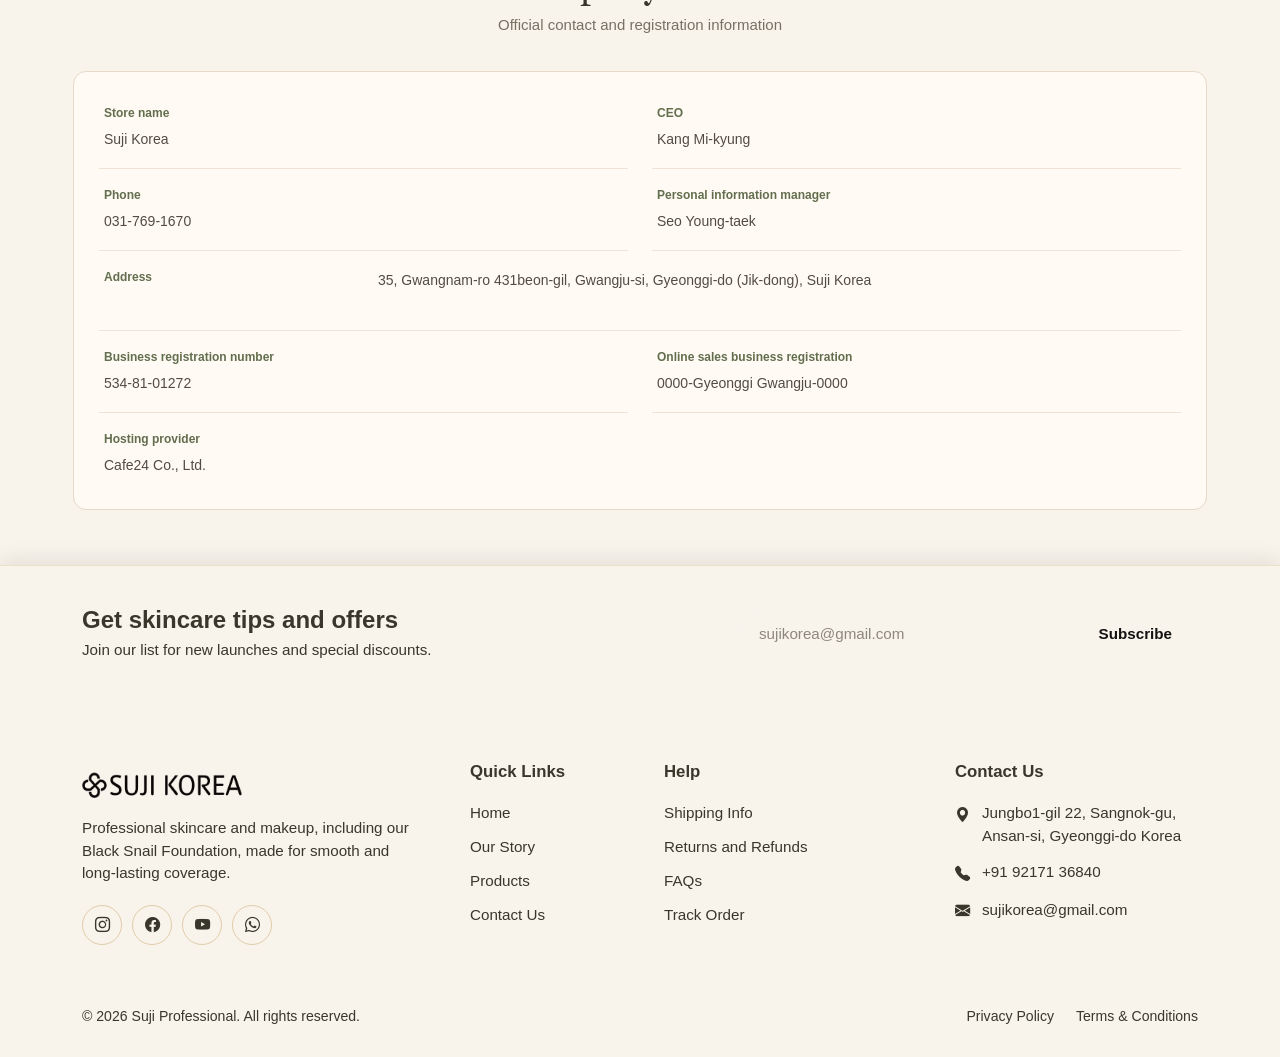
==== commit 354a9194: "contactuspage" ====
--- a/about.html
+++ b/about.html
@@ -12,139 +12,353 @@
   <link href="https://cdn.jsdelivr.net/npm/bootstrap-icons@1.11.3/font/bootstrap-icons.min.css" rel="stylesheet">
    
   <link rel="stylesheet" href="css/index.css">
+  
 
   <style>
     :root {
-      --cream: #faf7f0;
-      --cream-deep: #ece3d1;
-      --ink: #2b2a26;
-      --muted: #6f6a5e;
-      --sage: #5f6f52;
-      --line: #d9cfba;
-    }
-    * { box-sizing: border-box; }
+      --cream: #f8f3eb;
+      --card: #f2e8dc;
+      --green: #647343;
+      --dark: #39372b;
+      --muted: #777164;
+      --border: #e5d9c8;
+    }
+
+    * {
+      margin: 0;
+      padding: 0;
+      box-sizing: border-box;
+    }
+
     body {
-     
       background: var(--cream);
-      color: var(--ink);
-      font-family: "Jost", "Helvetica Neue", Arial, sans-serif;
-      font-weight: 300;
-      line-height: 1.7;
-      
-      
-    }
-
-.wrap {
-  width: 100%;
-  min-height: 100vh;
-  padding: 150px 8% 80px;
-    background:
-    linear-gradient(rgba(216, 200, 180, 0.35), rgba(216, 200, 180, 0.35)),
-    url("./img/aboutimg2.png") right center / cover no-repeat;
-  /* background-image: url("./img/aboutimg2.png"); */
-  background-size: cover;
-  background-position: center;
-  background-repeat: no-repeat;
-
-  display: flex;
-  flex-direction: column;
-  justify-content: center;
-  align-items: flex-start;
-}
-
-.about-hero {
-  width: 100%;
-  max-width: 550px;
-  padding: 2px 0 30px;
-  text-align: left;
-}
-
-.about-hero h1 {
-  font-family: 'Instrument Serif', serif;
-  font-weight: 500;
-  font-size: clamp(1.7rem, 6vw, 3rem);
-  line-height: 1.15;
-  margin: 0;
-  /* color: #c0674a; */
-}
-
-.about-hero p {
-  max-width: 520px;
-  margin: 20px 0 0;
-  color: var(--muted);
-  font-size: 1.05rem;
-
-}
-
-    /* .wrap { max-width: 1900px; margin: 0 auto; padding: 100px 10px 0; 
-     background-image: url("./img/aboutimg.png");  
-      background-size: cover;                     
+      color: var(--dark);
+      font-family: 'DM Sans', sans-serif;
+    }
+
+    /* MAIN CONTAINER */
+
+    .about-container {
+      max-width: 100vw;
+      /* max-width: 2000px; */
+      margin: auto;
+      padding: 10px;
+    }
+
+    /* HERO SECTION */
+
+    .hero-section {
+      min-height: 500px;
+      /* max-width: 100vw; */
+      background-image: url("img/aboutbanner.png");
+      background-size: cover;
       background-position: center;
       background-repeat: no-repeat;
-      background-attachment: fixed;  
-    }
-
-    .about-hero { padding: 24px 0 56px; text-align: center; }
-    .about-hero h1 {
-      font-family: "Cormorant Garamond", Georgia, serif;
-       font-family:'Instrument Serif', serif;
-      font-weight: 500;
-      font-size: clamp(2.4rem, 6vw, 3.8rem);
-      line-height: 1.15;
-      letter-spacing: 0.01em;
+      /* object-fit: cover; */
+      display: flex;
+      align-items: center;
+      padding: 60px 5%;
+    }
+
+    .hero-content {
+      max-width: 430px;
+    }
+
+    .small-heading {
+      font-size: 11px;
+      font-weight: 700;
+      letter-spacing: 4px;
+      color: var(--green);
+      text-transform: uppercase;
+      margin-bottom: 18px;
+    }
+
+    .hero-content h1 {
+      font-family: 'Instrument Serif', serif;
+      font-size: clamp(42px, 5vw, 64px);
+      line-height: 0.98;
+      margin-bottom: 18px;
+      color: #45442e;
+    }
+
+    .hero-content p {
+      font-size: 15px;
+      line-height: 1.7;
+      color: #625f52;
+      max-width: 360px;
+      margin-bottom: 24px;
+    }
+
+    .custom-btn {
+      display: inline-block;
+      background: var(--green);
+      color: white;
+      padding: 12px 25px;
+      font-size: 11px;
+      letter-spacing: 1.5px;
+      text-decoration: none;
+      border-radius: 4px;
+      transition: 0.3s;
+    }
+
+    .custom-btn:hover {
+      background: #485735;
+      color: white;
+    }
+
+    /* OUR STORY SECTION */
+
+    .story-section {
+      padding: 55px 30px 25px;
+    }
+
+    .story-image {
+      width: 100%;
+      height: 280px;
+      object-fit: cover;
+    }
+
+    .story-content {
+      padding: 15px 25px;
+    }
+
+    .section-title {
+      font-family: 'Instrument Serif', serif;
+      font-size: 42px;
+      line-height: 1.1;
+      margin-bottom: 15px;
+    }
+
+    .title-line {
+      width: 45px;
+      height: 2px;
+      background: var(--green);
+      margin-bottom: 18px;
+    }
+
+    .story-content p {
+      color: var(--muted);
+      font-size: 14px;
+      line-height: 1.8;
+      margin-bottom: 12px;
+    }
+
+    /* FEATURE CARDS */
+
+    .features-section {
+      padding: 0 25px 40px;
+    }
+
+    .feature-card {
+      background: var(--card);
+      border-radius: 10px;
+      padding: 28px 18px;
+      text-align: center;
+      height: 100%;
+      transition: 0.3s;
+    }
+
+    .feature-card:hover {
+      transform: translateY(-5px);
+    }
+
+    .feature-icon {
+      font-size: 35px;
+      color: var(--green);
+      margin-bottom: 12px;
+    }
+
+    .feature-card h3 {
+      font-family: 'Instrument Serif', serif;
+      font-size: 25px;
+      margin-bottom: 10px;
+    }
+
+    .feature-card p {
+      color: var(--muted);
+      font-size: 13px;
+      line-height: 1.7;
       margin: 0;
-    } */
-   /*  .about-hero p {
-      max-width: 520px;
-      margin: 20px auto 0;
+    }
+
+    /* INGREDIENTS SECTION */
+
+    .ingredients-section {
+      min-height: 320px;
+      background-image: url("img/hero/hero21.png");
+      background-size: cover;
+      background-position: center;
+      background-repeat: no-repeat;
+
+      display: flex;
+      align-items: center;
+      justify-content: flex-end;
+      padding: 45px 6%;
+    }
+
+    .ingredients-content {
+      max-width: 390px;
+    }
+
+    .ingredients-content h2 {
+      font-family: 'Instrument Serif', serif;
+      font-size: 45px;
+      line-height: 1.05;
+      margin-bottom: 15px;
+    }
+
+    .ingredients-content p {
+      font-size: 14px;
       color: var(--muted);
-      font-size: 1.05rem;
-    } */
-
-    .details {
-      /* background: var(--cream-deep); */
-      /* background: #FFF9F1; */
-      /* background: #e0d4c6; */
-      border-radius: 10px;
-      padding: 10px 30px;
-      margin-bottom: 96px;
-    }
-    .about-row {
-      display: grid;
-      grid-template-columns: 150px 1fr;
-      gap: 20px;
-      padding: 15px 0;
-      border-bottom: 1px solid var(--line);
-    }
-    .about-row:last-child { border-bottom: none; }
-    .label { color: var(--sage); font-weight: 500; }
-    .label small {
+      line-height: 1.7;
+      margin-bottom: 20px;
+    }
+
+    /* COMPANY DETAILS */
+
+    .company-section {
+      padding: 65px 5% 45px;
+      background: var(--cream);
+    }
+
+    .company-heading {
+      text-align: center;
+      margin-bottom: 35px;
+    }
+
+    .company-heading .small-heading {
+      margin-bottom: 10px;
+      letter-spacing: 0;
+      font-size: 13px;
+    }
+
+    .company-heading h2 {
+      font-family: 'Instrument Serif', serif;
+      font-size: 48px;
+      margin-bottom: 5px;
+    }
+
+    .company-heading p {
+      color: var(--muted);
+      font-size: 15px;
+    }
+
+    .company-details {
+      background: #fffaf3;
+      border: 1px solid var(--border);
+      border-radius: 13px;
+      padding: 15px 25px;
+    }
+
+    .detail-item {
+      padding: 17px 5px;
+      border-bottom: 1px solid #eee3d5;
+      min-height: 80px;
+    }
+
+    .detail-item.no-border {
+      border-bottom: none;
+    }
+
+    .detail-label {
       display: block;
-      color: var(--muted);
-      font-weight: 300;
-      font-size: 0.85rem;
-    }
-    .value { font-size: 1.05rem; }
-    .value a { color: inherit; text-decoration: none; border-bottom: 1px solid var(--sage); }
-    .value a:focus-visible, .value a:hover { color: var(--sage); }
-    .value a:focus-visible { outline: 2px solid var(--sage); outline-offset: 3px; }
-
-    @media (max-width: 640px) {
-      .about-hero { padding: 24px 0 40px; }
-      .details { padding: 8px 22px; margin-bottom: 64px; }
-      .about-row { grid-template-columns: 1fr; gap: 4px; padding: 18px 0; }
-    }
-    .product-back-link {
-    display: inline-flex;
-    align-items: center;
-    gap: 0.5rem;
-    margin-bottom: 0rem;
-    color: var(--ink);
-    text-decoration: none;
-  }
-  .product-back-link:hover {
-    color: var(--clay);
-  }
+      color: #626e4e;
+      font-size: 12px;
+      font-weight: 700;
+      margin-bottom: 5px;
+    }
+
+    .detail-value {
+      color: #514c43;
+      font-size: 14px;
+    }
+
+    /* RESPONSIVE DESIGN */
+
+    @media (max-width: 767px) {
+
+      .hero-section {
+        min-height: 400px;
+        padding: 35px 25px;
+        background-position: 60% center;
+      }
+
+      .hero-content {
+        max-width: 280px;
+      }
+
+      .hero-content h1 {
+        font-size: 43px;
+      }
+
+      .hero-content p {
+        font-size: 13px;
+      }
+
+      .story-section {
+        padding: 35px 15px;
+      }
+
+      .story-image {
+        height: 230px;
+      }
+
+      .story-content {
+        padding: 25px 5px;
+      }
+
+      .section-title {
+        font-size: 36px;
+      }
+
+      .features-section {
+        padding: 0 15px 30px;
+      }
+
+      .feature-card {
+        padding: 25px 15px;
+      }
+
+      .ingredients-section {
+        min-height: 350px;
+        padding: 30px 20px;
+        background-position: 35% center;
+      }
+
+      .ingredients-content {
+        max-width: 230px;
+      }
+
+      .ingredients-content h2 {
+        font-size: 35px;
+      }
+
+      .company-section {
+        padding: 45px 15px;
+      }
+
+      .company-heading h2 {
+        font-size: 39px;
+      }
+
+      .company-details {
+        padding: 10px 18px;
+      }
+
+      .detail-item {
+        min-height: auto;
+        padding: 15px 5px;
+      }
+    }
+
+    .login-dialog {
+         margin: auto;         
+         position: fixed;
+         inset: 0;              
+         border: none;
+         padding: 0;
+      }
+
   </style>
 </head>
 <body>
@@ -165,7 +379,7 @@
           <li class="nav-item"><a class="nav-link" href="index.html">Home</a></li>
           <li class="nav-item"><a class="nav-link active" href="about.html" aria-current="page">Our Story</a></li>
           <li class="nav-item"><a class="nav-link" href="products.html">Products</a></li>
-          <li class="nav-item"><a class="nav-link" href="index.html">Contact Us</a></li>
+          <li class="nav-item"><a class="nav-link" href="contact.html">Contact Us</a></li>
         </ul>
         <div class="nav-actions">
           <a class="cart-button" href="index.html" aria-label="Cart, 0 items">
@@ -181,55 +395,265 @@
   </header>    
 
 
-  <main class="wrap" >
-      <!-- <a class="product-back-link" href="index.html">
-        <i class="bi bi-arrow-left" aria-hidden="true"></i> Back to home
-      </a> -->
-    <section class="about-hero" >
-      
-      <h1>About <span style="color: #c0674a;">Suji Korea</span></h1>
-      <p>Gentle, honest skincare from Gwangju, Gyeonggi-do. Here is everything you need to know about who we are and how to reach us.</p>
-    </section>
-
-    <section class="details" aria-label="Company information">
-      <div class="about-row">
-        <div class="label">Store name</div>
-        <div class="value">Suji Korea</div>
-      </div>
-      <div class="about-row">
-        <div class="label">CEO</div>
-        <div class="value">Kang Mi-kyung</div>
-      </div>
-      <div class="about-row">
-        <div class="label">Phone</div>
-        <div class="value"><a href="tel:+82317691670">031-769-1670</a></div>
-      </div>
-      <div class="about-row">
-        <div class="label">Address</div>
-        <div class="value">35, Gwangnam-ro 431beon-gil, Gwangju-si, Gyeonggi-do (Jik-dong), Suji Korea</div>
-      </div>
-      <div class="about-row">
-        <div class="label">Business registration number</div>
-        <div class="value">534-81-01272</div>
-      </div>
-      <div class="about-row">
-        <div class="label">Online sales business registration</div>
-        <div class="value">0000-Gyeonggi Gwangju-0000</div>
-      </div>
-      <div class="about-row">
-        <div class="label">Personal information manager</div>
-        <div class="value">Seo Young-taek</div>
-      </div>
-      <div class="about-row">
-        <div class="label">Hosting provider</div>
-        <div class="value">Cafe24 Co., Ltd.</div>
-      </div>
-    </section>
-  </main>
-
-
-
-  <!-- footer -->
+  <div class="about-container">
+
+  <!-- HERO SECTION -->
+
+  <section class="hero-section">
+
+    <div class="hero-content">
+
+      <div class="small-heading">About Us</div>
+
+      <h1>Skincare, made with care.</h1>
+
+      <p>
+        Natural, effective skincare that nurtures your skin
+        and respects the world around it.
+      </p>
+
+      <a href="#story" class="custom-btn">
+        OUR STORY &nbsp; →
+      </a>
+
+    </div>
+
+  </section>
+
+
+  <!-- OUR STORY -->
+
+  <section class="story-section" id="story">
+
+    <div class="row align-items-center g-4">
+
+      <div class="col-lg-6">
+
+        <img src="img/story.png"
+             class="story-image"
+             alt="Natural skincare ingredients">
+
+      </div>
+
+      <div class="col-lg-6">
+
+        <div class="story-content">
+
+          <h2 class="section-title">Our Story</h2>
+
+          <div class="title-line"></div>
+
+          <p>
+            Suji Korea was born from a simple belief:
+            skincare should be kind — to your skin and to the planet.
+          </p>
+
+          <p>
+            We create plant-powered essentials with purposeful
+            ingredients, gentle formulations, and a focus on
+            everyday skin health.
+          </p>
+
+        </div>
+
+      </div>
+
+    </div>
+
+  </section>
+
+
+  <!-- FEATURES -->
+
+  <section class="features-section">
+
+    <div class="row g-3">
+
+      <div class="col-md-4">
+
+        <div class="feature-card">
+
+          <div class="feature-icon">♧</div>
+
+          <h3>Gentle by design</h3>
+
+          <p>
+            Thoughtful, skin-friendly formulas that work with
+            your skin, not against it.
+          </p>
+
+        </div>
+
+      </div>
+
+
+      <div class="col-md-4">
+
+        <div class="feature-card">
+
+          <div class="feature-icon">♧</div>
+
+          <h3>Thoughtful ingredients</h3>
+
+          <p>
+            Nature-led, purposefully chosen botanicals for
+            healthy, happy skin.
+          </p>
+
+        </div>
+
+      </div>
+
+
+      <div class="col-md-4">
+
+        <div class="feature-card">
+
+          <div class="feature-icon">☼</div>
+
+          <h3>Everyday care</h3>
+
+          <p>
+            Effortless, effective essentials to support your
+            skin through everyday life.
+          </p>
+
+        </div>
+
+      </div>
+
+    </div>
+
+  </section>
+
+
+  <!-- INGREDIENTS BANNER -->
+
+  <section class="ingredients-section">
+
+    <div class="ingredients-content">
+
+      <div class="small-heading">Our Ingredients</div>
+
+      <h2>Inspired by nature, backed by care.</h2>
+
+      <p>
+        Discover the botanical ingredients we love
+        and why they're on our shelves.
+      </p>
+
+      <a href="#company" class="custom-btn">
+        EXPLORE INGREDIENTS &nbsp; →
+      </a>
+
+    </div>
+
+  </section>
+
+
+  <!-- COMPANY DETAILS -->
+
+  <section class="company-section" id="company">
+
+    <div class="company-heading">
+
+      <div class="small-heading">Business Information</div>
+
+      <h2>Company details</h2>
+
+      <p>Official contact and registration information</p>
+
+    </div>
+
+
+    <div class="company-details">
+
+      <div class="row">
+
+        <div class="col-md-6">
+          <div class="detail-item">
+            <span class="detail-label">Store name</span>
+            <span class="detail-value">Suji Korea</span>
+          </div>
+        </div>
+
+        <div class="col-md-6">
+          <div class="detail-item">
+            <span class="detail-label">CEO</span>
+            <span class="detail-value">Kang Mi-kyung</span>
+          </div>
+        </div>
+
+
+        <div class="col-md-6">
+          <div class="detail-item">
+            <span class="detail-label">Phone</span>
+            <span class="detail-value">031-769-1670</span>
+          </div>
+        </div>
+
+        <div class="col-md-6">
+          <div class="detail-item">
+            <span class="detail-label">Personal information manager</span>
+            <span class="detail-value">Seo Young-taek</span>
+          </div>
+        </div>
+
+
+        <div class="col-md-12">
+          <div class="detail-item">
+            <div class="row">
+              <div class="col-md-3">
+                <span class="detail-label">Address</span>
+              </div>
+
+              <div class="col-md-9">
+                <span class="detail-value">
+                  35, Gwangnam-ro 431beon-gil, Gwangju-si,
+                  Gyeonggi-do (Jik-dong), Suji Korea
+                </span>
+              </div>
+            </div>
+          </div>
+        </div>
+
+
+        <div class="col-md-6">
+          <div class="detail-item">
+            <span class="detail-label">
+              Business registration number
+            </span>
+            <span class="detail-value">534-81-01272</span>
+          </div>
+        </div>
+
+        <div class="col-md-6">
+          <div class="detail-item">
+            <span class="detail-label">
+              Online sales business registration
+            </span>
+            <span class="detail-value">
+              0000-Gyeonggi Gwangju-0000
+            </span>
+          </div>
+        </div>
+
+
+        <div class="col-md-6">
+          <div class="detail-item no-border">
+            <span class="detail-label">Hosting provider</span>
+            <span class="detail-value">Cafe24 Co., Ltd.</span>
+          </div>
+        </div>
+
+      </div>
+
+    </div>
+
+  </section>
+
+</div>
+ <!-- footer -->
   <footer class="site-footer">
  
   <!-- Newsletter -->
@@ -258,7 +682,7 @@
         <div class="col-lg-4 col-md-6">
           <div class="brand">
             <!-- <img src="https://sujikoreacm.cafe24.com/web/upload/category/editor/2023/11/30/0e91866d1fe4e8ab129c3f23b12ca456.png" alt=""> -->
-             <img src="/img/sujilogo.png" alt="logo"/>
+             <img src="img/sujilogo.png" alt="logo"/>
           </div>
           <!-- <div class="brand-sub">Professional</div> -->
           <p>Professional skincare and makeup, including our Black Snail Foundation, made for smooth and long-lasting coverage.</p>
@@ -270,7 +694,7 @@
           </div>
         </div>
  
-        <div class="col-lg-2 col-md-6 col-6">
+        <!-- <div class="col-lg-2 col-md-6 col-6">
           <h5>Shop</h5>
           <ul class="footer-links">
             <li><a href="#">Foundation</a></li>
@@ -278,7 +702,17 @@
             <li><a href="#">Makeup</a></li>
             <li><a href="#">New Arrivals</a></li>
           </ul>
-        </div>
+        </div> -->
+         <div class="col-lg-2 col-md-6 col-6">
+  <h5>Quick Links</h5>
+  <ul class="footer-links">
+    <li><a href="index.html">Home</a></li>
+    <li><a href="about.html">Our Story</a></li>
+    <li><a href="products.html">Products</a></li>
+    <!-- <li><a href="index.html#newarrival">New Arrivals</a></li> -->
+    <li><a href="contact.html">Contact Us</a></li>
+  </ul>
+</div>
  
         <div class="col-lg-3 col-md-6 col-6">
           <h5>Help</h5>
--- a/css/index.css
+++ b/css/index.css
@@ -563,7 +563,7 @@
       display: block;
       cursor: pointer;
     }
-    .product-type {
+    /* .product-type {
       font-size: 0.7rem;
       letter-spacing: 0.04em;
       text-transform: uppercase;
@@ -585,7 +585,39 @@
       max-width: 30ch;
       margin: 0 auto 1rem;
       color: #4a4339;
-    }
+      
+    } */
+    .product-type {
+  font-size: 0.85rem;
+  font-weight: 500;          /* thoda bold, jaise ss mein */
+  letter-spacing: 0.04em;
+  text-transform: uppercase;
+  margin-bottom: 0.5rem;
+}
+
+.product-name {
+  font-family: 'Instrument Serif', serif;
+  font-size: 1.9rem;         /* ss mein bada hai */
+  line-height: 1.2;
+  margin-bottom: 0.6rem;
+  letter-spacing: 0.01em;    /* 0.11em bahut zyada tha, usse spacing phail rahi thi */
+  font-weight: 400;
+}
+
+.product-desc {
+  font-size: 0.85rem;
+  text-transform: uppercase;
+  letter-spacing: 0.02em;
+  max-width: none;           /* 30ch hatao, isse text 2-3 lines mein tut raha tha */
+  margin: 0 auto 0.8rem;
+  color: #4a4339;
+}
+
+.product-price {
+  font-size: 1.6rem;
+  margin: 0;
+  color: #1f1a15;
+}
     .btn.btn-cart {
       background-color: #1b2b1c;
       color: #fff;
@@ -653,7 +685,9 @@
 /* footer */
    
    
-  .site-footer{ background:var(--bg); color:var(--text); font-size:.95rem; }
+  .site-footer{ background:var(--bg); color:var(--text); font-size:.95rem;
+   box-shadow: 0 -6px 20px rgba(0, 0, 0, 0.08);
+  }
  
   /* Newsletter strip */
   .newsletter{ background:var(--bg-soft); padding:40px 0; border-top: 1px solid rgba(201, 166, 107, .25); }
